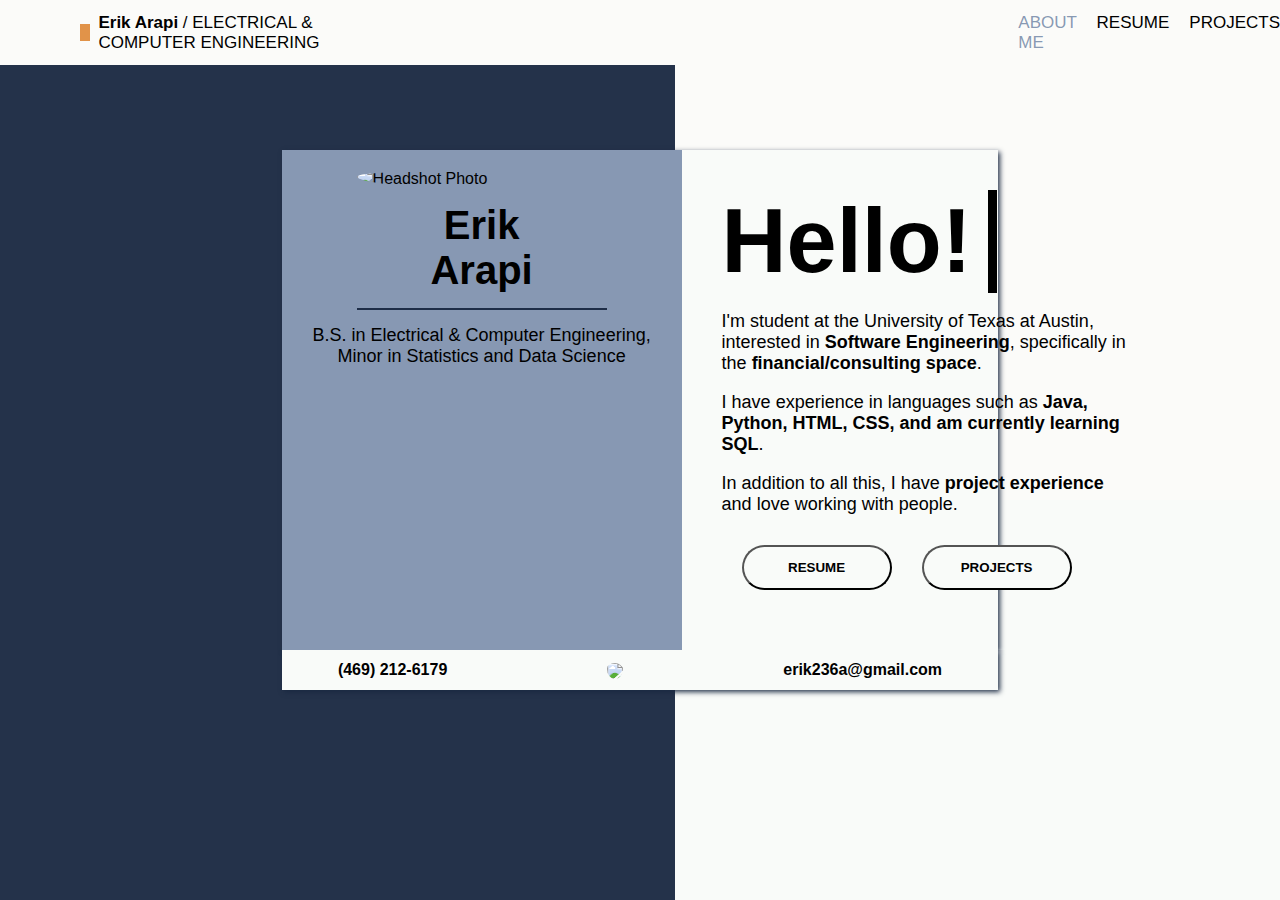
==== index.html @ 49e08e08 "Add files via upload" ====
<!DOCTYPE html>
<html lang = "en">
    <head>
        <meta charset = "UTF-8">
        <link rel="stylesheet" href="styleindex.css">
        <title>Erik Arapi  Home Page</title>
    </head>
    <body>
        <div class = "container">
            <div class = "header headerfontstyle">
                <div class = "square"></div>
                <div class = "title">
                    <b>Erik Arapi</b> / ELECTRICAL & COMPUTER ENGINEERING
                </div>
                <div class = "links">
                    <a href = index.html> <div class = "link" id = "link1"> ABOUT ME </div> </a>
                    <a href = resumepage.html> <div class = "link" id = "link2"> RESUME </div> </a>
                    <a href = projectpage.html> <div class = "link" id = "link3"> PROJECTS </div> </a>
                </div>
            </div>
            <div class = "background" id = "background1"></div>
            <div class = "middle">
                <div class = "background" id = "background2"> 
                    <img class = "img1 fadein" src = "images/IMG_5748.jpg" alt = "Headshot Photo">
                    <div class = "fadein" id = "text1">
                        <div> <b>Erik</b> </div>
                        <div> <b>Arapi</b> </div>
                    </div>
                    <div class = "square2 fadein"></div>
                    <div class = "fadein" id = "text2">
                        <div> B.S. in Electrical & Computer Engineering, </div>
                        <div> Minor in Statistics and Data Science </div>
                    </div>
                </div>
                <div class = "middle_right">
                    <div class = "typed" id = "text3">
                        <div><b>Hello!</b></div>
                    </div>
                    <div id = "text4">
                        <div id = "p1">
                            <p> I'm student at the University of Texas at Austin,
                            interested in <b>Software Engineering</b>, specifically in the
                            <b>financial/consulting space</b>. </p>
                        </div>

                        <div id = "p2">
                            <p> I have experience in languages such as <b>Java, Python, HTML, CSS, 
                            and am currently learning SQL</b>. </p>
                        </div>

                        <div id = "p3">
                            <p>In addition to all this, I have <b>project experience</b>
                            and love working with people. </p>
                        </div>
                    </div>
                    <div class = "button_container">
                        <a href = resumepage.html> <button id = "button1"> <b>RESUME</b> </button> </a>
                        <a href = projectpage.html> <button id = "button2"> <b>PROJECTS</b> </button> </a>
                    </div>
                </div>
            </div>
            <div class = "contacts">
                <div> <b>(469) 212-6179</b> </div>
                <a href = "https://www.linkedin.com/in/erik-arapi-11669b27a"><img class = "img2" src = "images/linkedin.png"></a>
                <div> <b>erik236a@gmail.com</b> </div>
            </div>
        </div>
    </body>
</html>
---- styleindex.css ----
body {
    margin: 0px;
    background-color: #f9fbf9;
}

.container {
    position: relative;
    display: flex;
    margin: 0px;
    flex-direction: column;
    background-color: #fbfbf9;
}

.header {
    display: flex;
    position: fixed;
    left: 0;
    top: 0;
    z-index: 3;
    background-color: #fbfbf9;
    width: 100%;
    height: 65px;
    align-items: center;
}

.headerfontstyle {
    font-family: Tahoma, Helvetica, sans-serif;
    font-size: 17px;
}

.square {
    margin-left: 80px;
    width: 17px;
    height: 17px;
    background-color: rgb(225, 147, 73);
    animation: sideFade 1s;
}

.title {
    padding-left: 8px;
    animation: sideFade 1s;
}

.links {
    display: flex;
    margin-left: 650px;
    gap: 20px;
}

.link {
    cursor: pointer;
    transition-duration: .3s;
    animation: fadeDown 1s;
    text-decoration: none;
    color: black;
}

#link1 { color: #8193aff3; }

.link:hover { color: #8193aff3; }

.background {
    position: absolute;
    background-color: #192841f3;
    left: 0px;
    top: 0px;
}

#background1 {
    z-index: 1;
    width: 675px;
    height: 900px;
}

.middle {
    font-family: Tahoma, Helvetica, sans-serif;
    position: relative;
    z-index: 2;
    height: 500px;
    width: 56%;
    left: 22%;
    top: 150px;
    background-color: #f9fbf9;
    box-shadow: 2px 2px 5px #192841f3;
}

#background2 {
    width: 400px;
    height: 100%;
    background-color: #8193aff3;
    display: flex;
    flex-direction: column;
    align-items: center;
}

img {
    padding-top: 20px;
    width: 250px;
    height: auto;
    border-radius: 75%;
    padding-bottom: 15px;
}

#text1 {
    padding: 50px;
    font-size: 40px;
    display: flex;
    flex-direction: column;
    align-items: center;
    padding-bottom: 15px;
    padding-top: 0px;
}

#text2 {
    padding-top: 15px;
    display: flex;
    flex-direction: column;
    font-size: 18px;
    align-items: center;
}

.square2 {
    width: 250px;
    height: 2px;
    background-color: #192841f3;
}

.middle_right {
    display: flex;
    position: absolute;
    flex-direction: column;
    left: 400px;
    height: 100%;
    width: 450px;
}

#text3 {
    font-size: 90px;
    padding-top: 40px;
    padding-left: 40px;
    width: 275px;
}

.typed div{
    overflow: hidden;
    border-right: .1em solid black;
    white-space: nowrap;
    letter-spacing: .1;
    animation: typing 1.5s steps(15,end), blink .75s step-end infinite;
}

#text4 {
    padding-left: 40px;
    font-size: 18px;
}

#p1 {
    animation: sideFade .75s;
    animation-delay: 1s;
    animation-fill-mode: both;
}

#p2 {
    animation: sideFade .75s;
    animation-delay: 1.5s;
    animation-fill-mode: both;
}

#p3 {
    animation: sideFade .75s;
    animation-delay: 2s;
    animation-fill-mode: both;
}

.button_container {
    width: 450px;
    height: 100%;
    display: flex;
    flex-direction: horizontal;
    justify-content: center;
    padding-top: 12px;
    gap: 30px;
}

button {
    width: 150px;
    height: 45px;
    border-radius: 24px;
    background-color: #f9fbf9;
    transition-duration: .3s;
    cursor: pointer;
}

button:hover {
   background-color: #8193aff3;
   color: #f9fbf9;
}

#button1 {
    animation: fadeUp .5s;
    animation-delay: 3.3s;
    animation-fill-mode: both;
}

#button2 {
    animation: fadeUp .5s;
    animation-delay: 3.5s;
    animation-fill-mode: both;
}

.contacts {
    display: flex;
    position: absolute;
    z-index: 2;
    top: 650px;
    left: 22%;
    height: 40px;
    width: 56%;
    background-color: #f9fbf9;
    box-shadow: 2px 2px 5px #192841f3;
    clip-path: inset(0px -10px -10px -10px);
    justify-content: center;
    align-items: center;
    gap: 160px;
    font-family: Tahoma, Helvetica, sans-serif;
}

.img2 {
    height: 32px;
    width: auto;
}
a:link { text-decoration: none; }
a:visited { text-decoration: none; }
a:hover { text-decoration: none; }
a:active { text-decoration: none; }

@keyframes sideFade {
    0% {
        opacity: 0;
        transform: translateX(20px);
    }

    100% {
        opacity: 1;
        transform: translateX(0px);
    }
}

@keyframes fadeUp {
    0% { 
        opacity: 0;
        transform: translateY(30px) scale(.95);
        visibility: hidden;
    }
    100% { 
        opacity: 1;
        transform: translateY(0px) scale(1);  
        visibility: visible;  
    }
}

@keyframes fadeDown {
    0% { 
        opacity: 0;
        transform: translateY(-10px);
    }
    100% { 
        opacity: 1;
        transform: translateY(0px);   
    }
}

@keyframes typing {
    from { width: 0; }
    to { width: 100%; }
}

@keyframes blink {
    0% { border-color: transparent; }
    50% { border-color: black; }
    100% { border-color: transparent; }
}
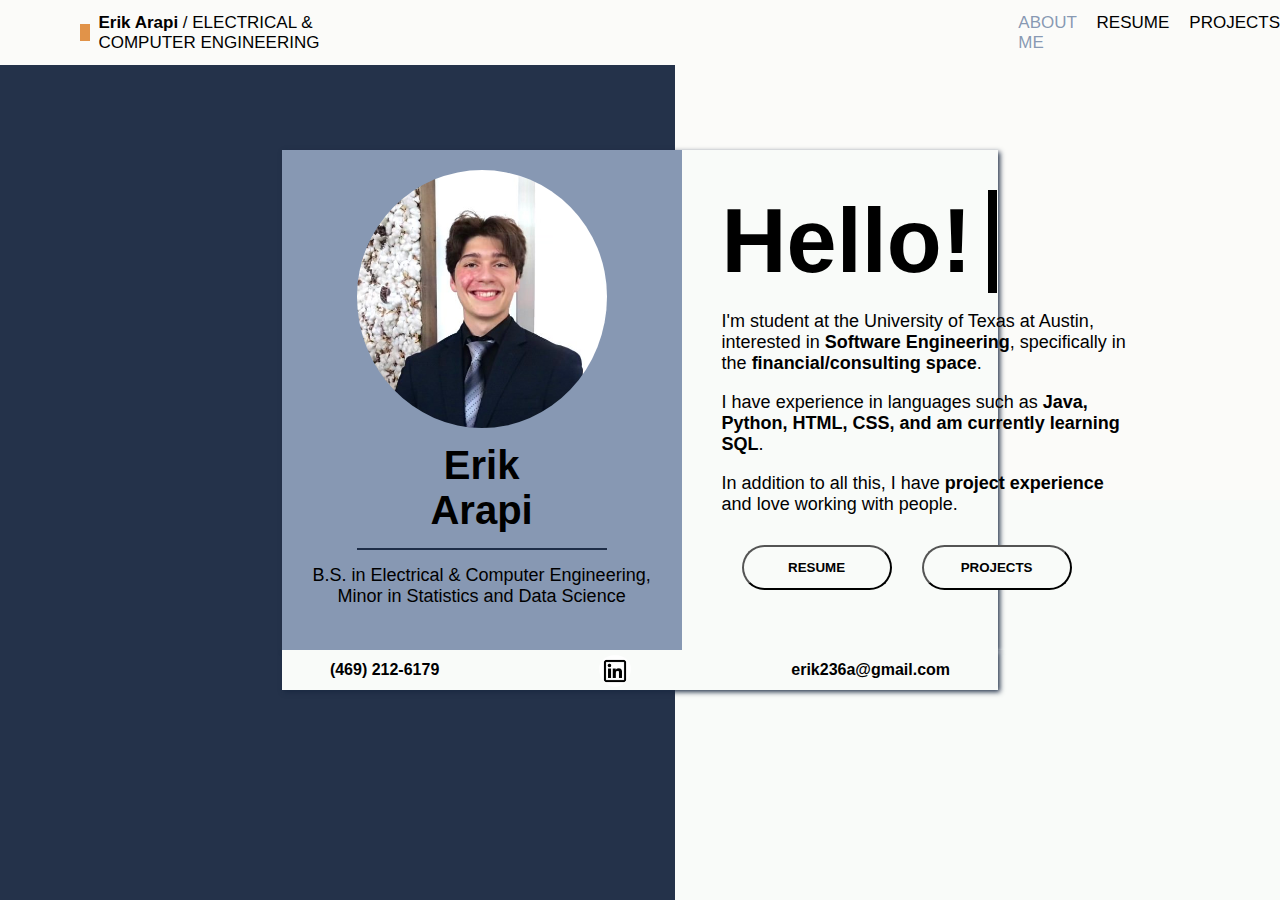
==== commit 791eead9: "Updated images in index.html" ====
--- a/index.html
+++ b/index.html
@@ -21,7 +21,7 @@
             <div class = "background" id = "background1"></div>
             <div class = "middle">
                 <div class = "background" id = "background2"> 
-                    <img class = "img1 fadein" src = "images/IMG_5748.jpg" alt = "Headshot Photo">
+                    <img class = "img1 fadein" src = "IMG_5748.jpg" alt = "Headshot Photo">
                     <div class = "fadein" id = "text1">
                         <div> <b>Erik</b> </div>
                         <div> <b>Arapi</b> </div>
@@ -61,9 +61,9 @@
             </div>
             <div class = "contacts">
                 <div> <b>(469) 212-6179</b> </div>
-                <a href = "https://www.linkedin.com/in/erik-arapi-11669b27a"><img class = "img2" src = "images/linkedin.png"></a>
+                <a href = "https://www.linkedin.com/in/erik-arapi-11669b27a"><img class = "img2" src = "linkedin.png"></a>
                 <div> <b>erik236a@gmail.com</b> </div>
             </div>
         </div>
     </body>
-</html>+</html>
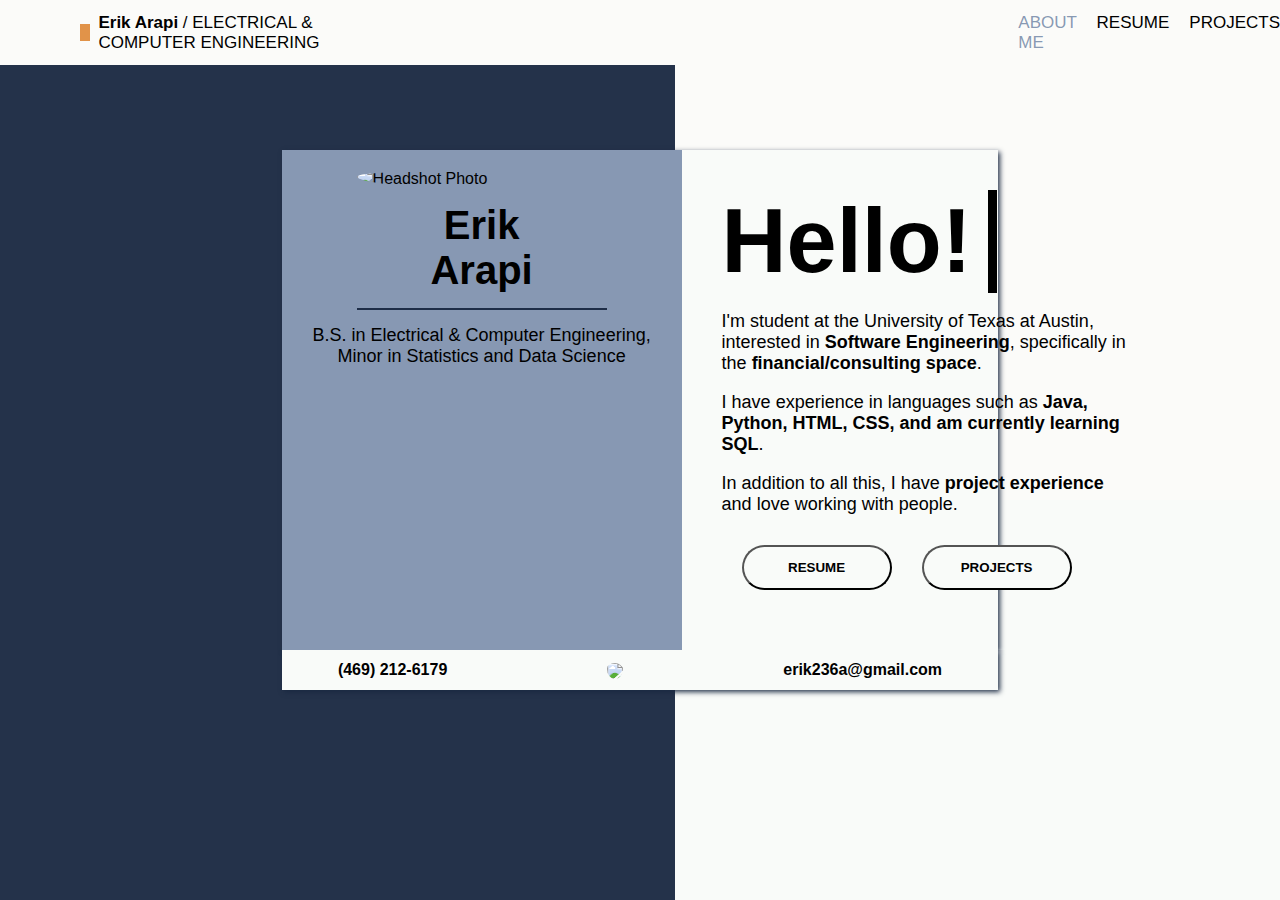
==== commit 35d828cb: "Add files via upload" ====
--- a/index.html
+++ b/index.html
@@ -1,7 +1,7 @@
 <!DOCTYPE html>
 <html lang = "en">
     <head>
-        <meta charset = "UTF-8">
+        <meta charset = "UTF-8" name = "viewport" content = "width=device-width, initial-scale=1.0">
         <link rel="stylesheet" href="styleindex.css">
         <title>Erik Arapi  Home Page</title>
     </head>
@@ -21,7 +21,7 @@
             <div class = "background" id = "background1"></div>
             <div class = "middle">
                 <div class = "background" id = "background2"> 
-                    <img class = "img1 fadein" src = "IMG_5748.jpg" alt = "Headshot Photo">
+                    <img class = "img1 fadein" src = "images/IMG_5748.jpg" alt = "Headshot Photo">
                     <div class = "fadein" id = "text1">
                         <div> <b>Erik</b> </div>
                         <div> <b>Arapi</b> </div>
@@ -61,9 +61,9 @@
             </div>
             <div class = "contacts">
                 <div> <b>(469) 212-6179</b> </div>
-                <a href = "https://www.linkedin.com/in/erik-arapi-11669b27a"><img class = "img2" src = "linkedin.png"></a>
+                <a href = "https://www.linkedin.com/in/erik-arapi-11669b27a"><img class = "img2" src = "images/linkedin.png"></a>
                 <div> <b>erik236a@gmail.com</b> </div>
             </div>
         </div>
     </body>
-</html>
+</html>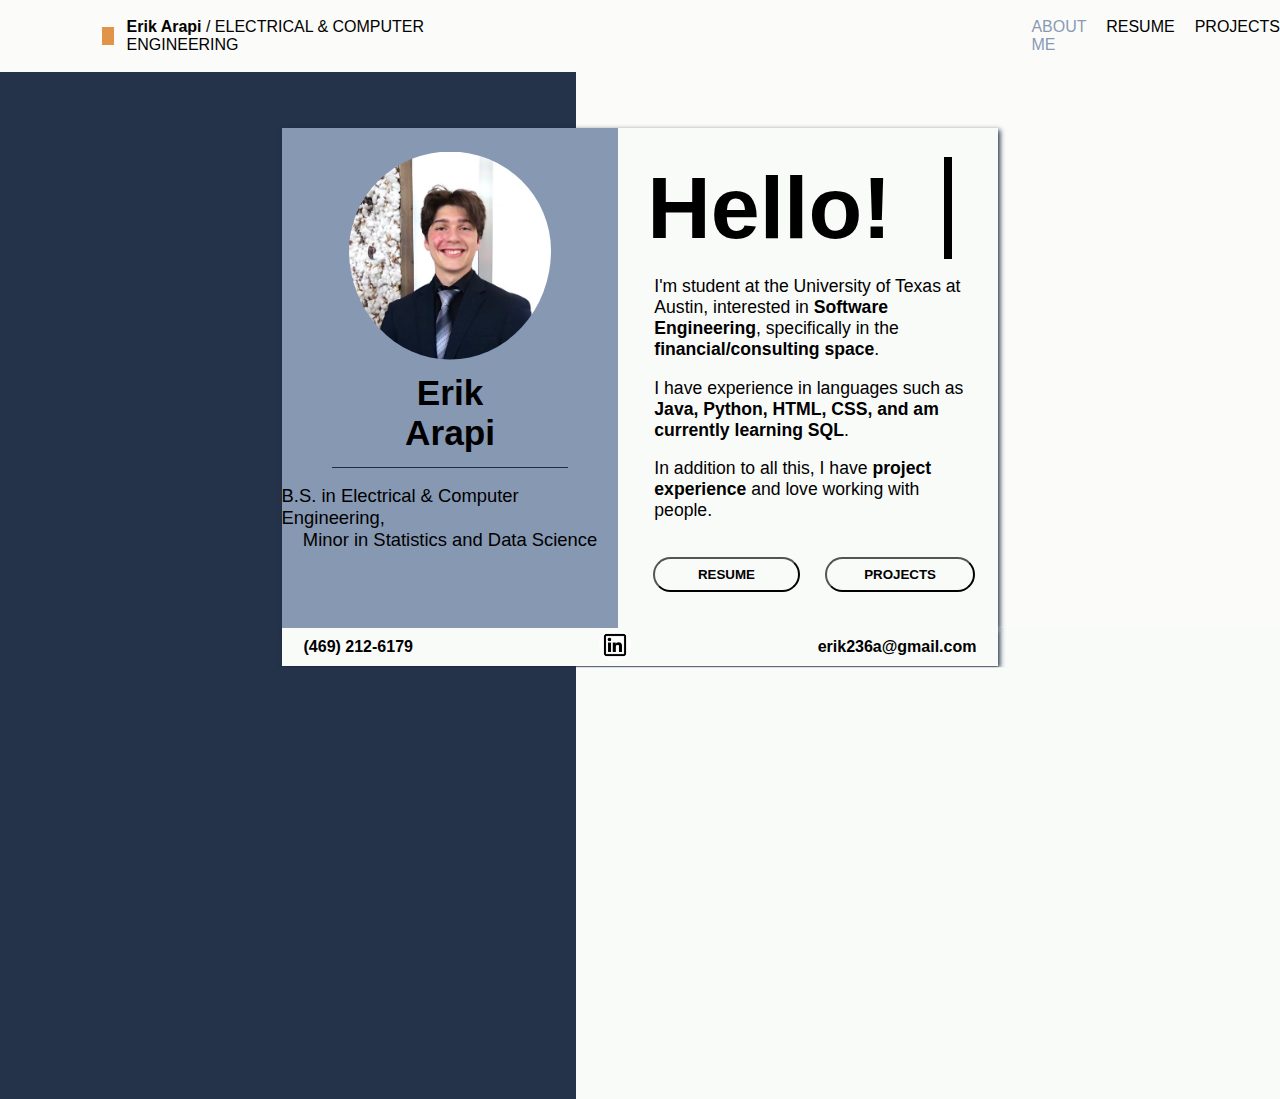
==== commit af760568: "Update images in index.html" ====
--- a/index.html
+++ b/index.html
@@ -21,7 +21,7 @@
             <div class = "background" id = "background1"></div>
             <div class = "middle">
                 <div class = "background" id = "background2"> 
-                    <img class = "img1 fadein" src = "images/IMG_5748.jpg" alt = "Headshot Photo">
+                    <img class = "img1 fadein" src = "IMG_5748.jpg" alt = "Headshot Photo">
                     <div class = "fadein" id = "text1">
                         <div> <b>Erik</b> </div>
                         <div> <b>Arapi</b> </div>
@@ -61,9 +61,9 @@
             </div>
             <div class = "contacts">
                 <div> <b>(469) 212-6179</b> </div>
-                <a href = "https://www.linkedin.com/in/erik-arapi-11669b27a"><img class = "img2" src = "images/linkedin.png"></a>
+                <a href = "https://www.linkedin.com/in/erik-arapi-11669b27a"><img class = "img2" src = "linkedin.png"></a>
                 <div> <b>erik236a@gmail.com</b> </div>
             </div>
         </div>
     </body>
-</html>+</html>
--- a/styleindex.css
+++ b/styleindex.css
@@ -1,12 +1,12 @@
 body {
-    margin: 0px;
+    margin: 0%;
     background-color: #f9fbf9;
 }
 
 .container {
     position: relative;
     display: flex;
-    margin: 0px;
+    margin: 0%;
     flex-direction: column;
     background-color: #fbfbf9;
 }
@@ -19,31 +19,31 @@
     z-index: 3;
     background-color: #fbfbf9;
     width: 100%;
-    height: 65px;
+    height: 8%;
     align-items: center;
 }
 
 .headerfontstyle {
     font-family: Tahoma, Helvetica, sans-serif;
-    font-size: 17px;
+    font-size: 100%;
 }
 
 .square {
-    margin-left: 80px;
-    width: 17px;
-    height: 17px;
+    margin-left: 8%;
+    width: 1%;
+    height: 25%;
     background-color: rgb(225, 147, 73);
     animation: sideFade 1s;
 }
 
 .title {
-    padding-left: 8px;
+    padding-left: 1%;
     animation: sideFade 1s;
 }
 
 .links {
     display: flex;
-    margin-left: 650px;
+    margin-left: 42%;
     gap: 20px;
 }
 
@@ -68,8 +68,8 @@
 
 #background1 {
     z-index: 1;
-    width: 675px;
-    height: 900px;
+    width: 45%;
+    height: 175%;
 }
 
 .middle {
@@ -79,13 +79,13 @@
     height: 500px;
     width: 56%;
     left: 22%;
-    top: 150px;
+    margin-top: 10%;
     background-color: #f9fbf9;
     box-shadow: 2px 2px 5px #192841f3;
 }
 
 #background2 {
-    width: 400px;
+    width: 47%;
     height: 100%;
     background-color: #8193aff3;
     display: flex;
@@ -94,34 +94,34 @@
 }
 
 img {
-    padding-top: 20px;
-    width: 250px;
+    padding-top: 7%;
+    width: 60%;
     height: auto;
     border-radius: 75%;
-    padding-bottom: 15px;
+    padding-bottom: 4%;
 }
 
 #text1 {
-    padding: 50px;
-    font-size: 40px;
-    display: flex;
-    flex-direction: column;
-    align-items: center;
-    padding-bottom: 15px;
+    padding: 8%;
+    font-size: 220%;
+    display: flex;
+    flex-direction: column;
+    align-items: center;
+    padding-bottom: 4%;
     padding-top: 0px;
 }
 
 #text2 {
-    padding-top: 15px;
-    display: flex;
-    flex-direction: column;
-    font-size: 18px;
+    padding-top: 5%;
+    display: flex;
+    flex-direction: column;
+    font-size: 115%;
     align-items: center;
 }
 
 .square2 {
-    width: 250px;
-    height: 2px;
+    width: 70%;
+    height: .3%;
     background-color: #192841f3;
 }
 
@@ -129,16 +129,16 @@
     display: flex;
     position: absolute;
     flex-direction: column;
-    left: 400px;
+    left: 47%;
     height: 100%;
-    width: 450px;
+    width: 50%;
 }
 
 #text3 {
-    font-size: 90px;
-    padding-top: 40px;
-    padding-left: 40px;
-    width: 275px;
+    font-size: 550%;
+    padding-top: 8%;
+    padding-left: 8%;
+    width: 85%;
 }
 
 .typed div{
@@ -150,8 +150,8 @@
 }
 
 #text4 {
-    padding-left: 40px;
-    font-size: 18px;
+    padding-left: 10%;
+    font-size: 110%;
 }
 
 #p1 {
@@ -173,18 +173,17 @@
 }
 
 .button_container {
-    width: 450px;
+    width: 92%;
     height: 100%;
     display: flex;
     flex-direction: horizontal;
     justify-content: center;
-    padding-top: 12px;
-    gap: 30px;
+    padding-top: 5%;
+    gap: 30%;
 }
 
 button {
-    width: 150px;
-    height: 45px;
+    height: 50%;
     border-radius: 24px;
     background-color: #f9fbf9;
     transition-duration: .3s;
@@ -200,28 +199,30 @@
     animation: fadeUp .5s;
     animation-delay: 3.3s;
     animation-fill-mode: both;
+    width: 200%;
 }
 
 #button2 {
     animation: fadeUp .5s;
     animation-delay: 3.5s;
     animation-fill-mode: both;
+    width: 170%;
 }
 
 .contacts {
     display: flex;
     position: absolute;
     z-index: 2;
-    top: 650px;
+    top: 100%;
     left: 22%;
-    height: 40px;
+    height: 6%;
     width: 56%;
     background-color: #f9fbf9;
     box-shadow: 2px 2px 5px #192841f3;
-    clip-path: inset(0px -10px -10px -10px);
+    clip-path: inset(0px -4% -4% -4%);
     justify-content: center;
     align-items: center;
-    gap: 160px;
+    gap: 26%;
     font-family: Tahoma, Helvetica, sans-serif;
 }
 
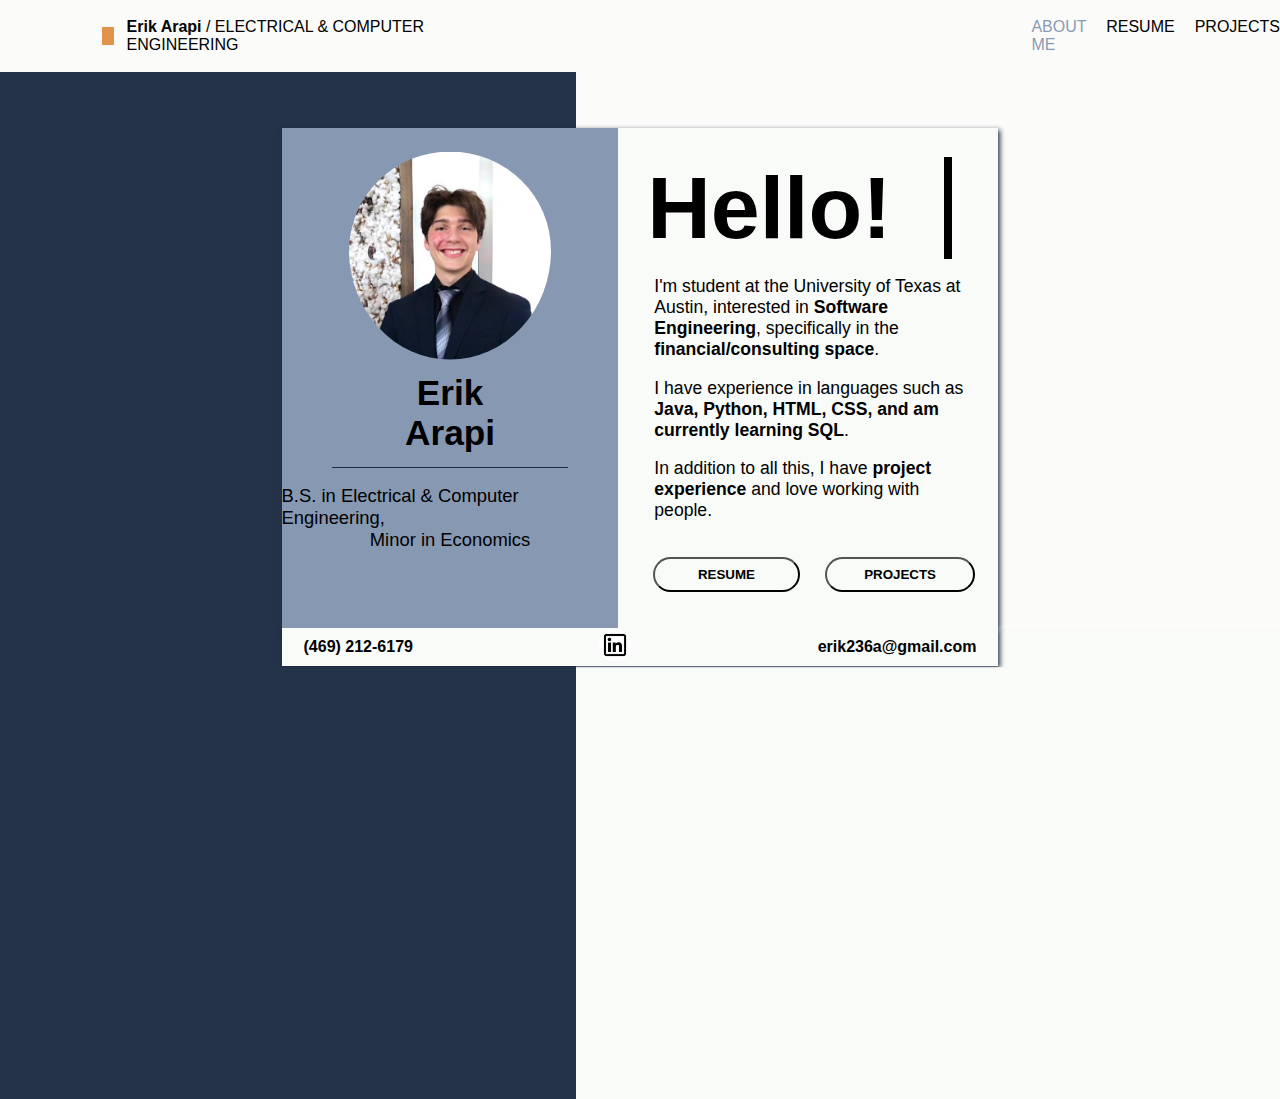
==== commit fec5889c: "Update minor in index.html" ====
--- a/index.html
+++ b/index.html
@@ -29,7 +29,7 @@
                     <div class = "square2 fadein"></div>
                     <div class = "fadein" id = "text2">
                         <div> B.S. in Electrical & Computer Engineering, </div>
-                        <div> Minor in Statistics and Data Science </div>
+                        <div> Minor in Economics </div>
                     </div>
                 </div>
                 <div class = "middle_right">
